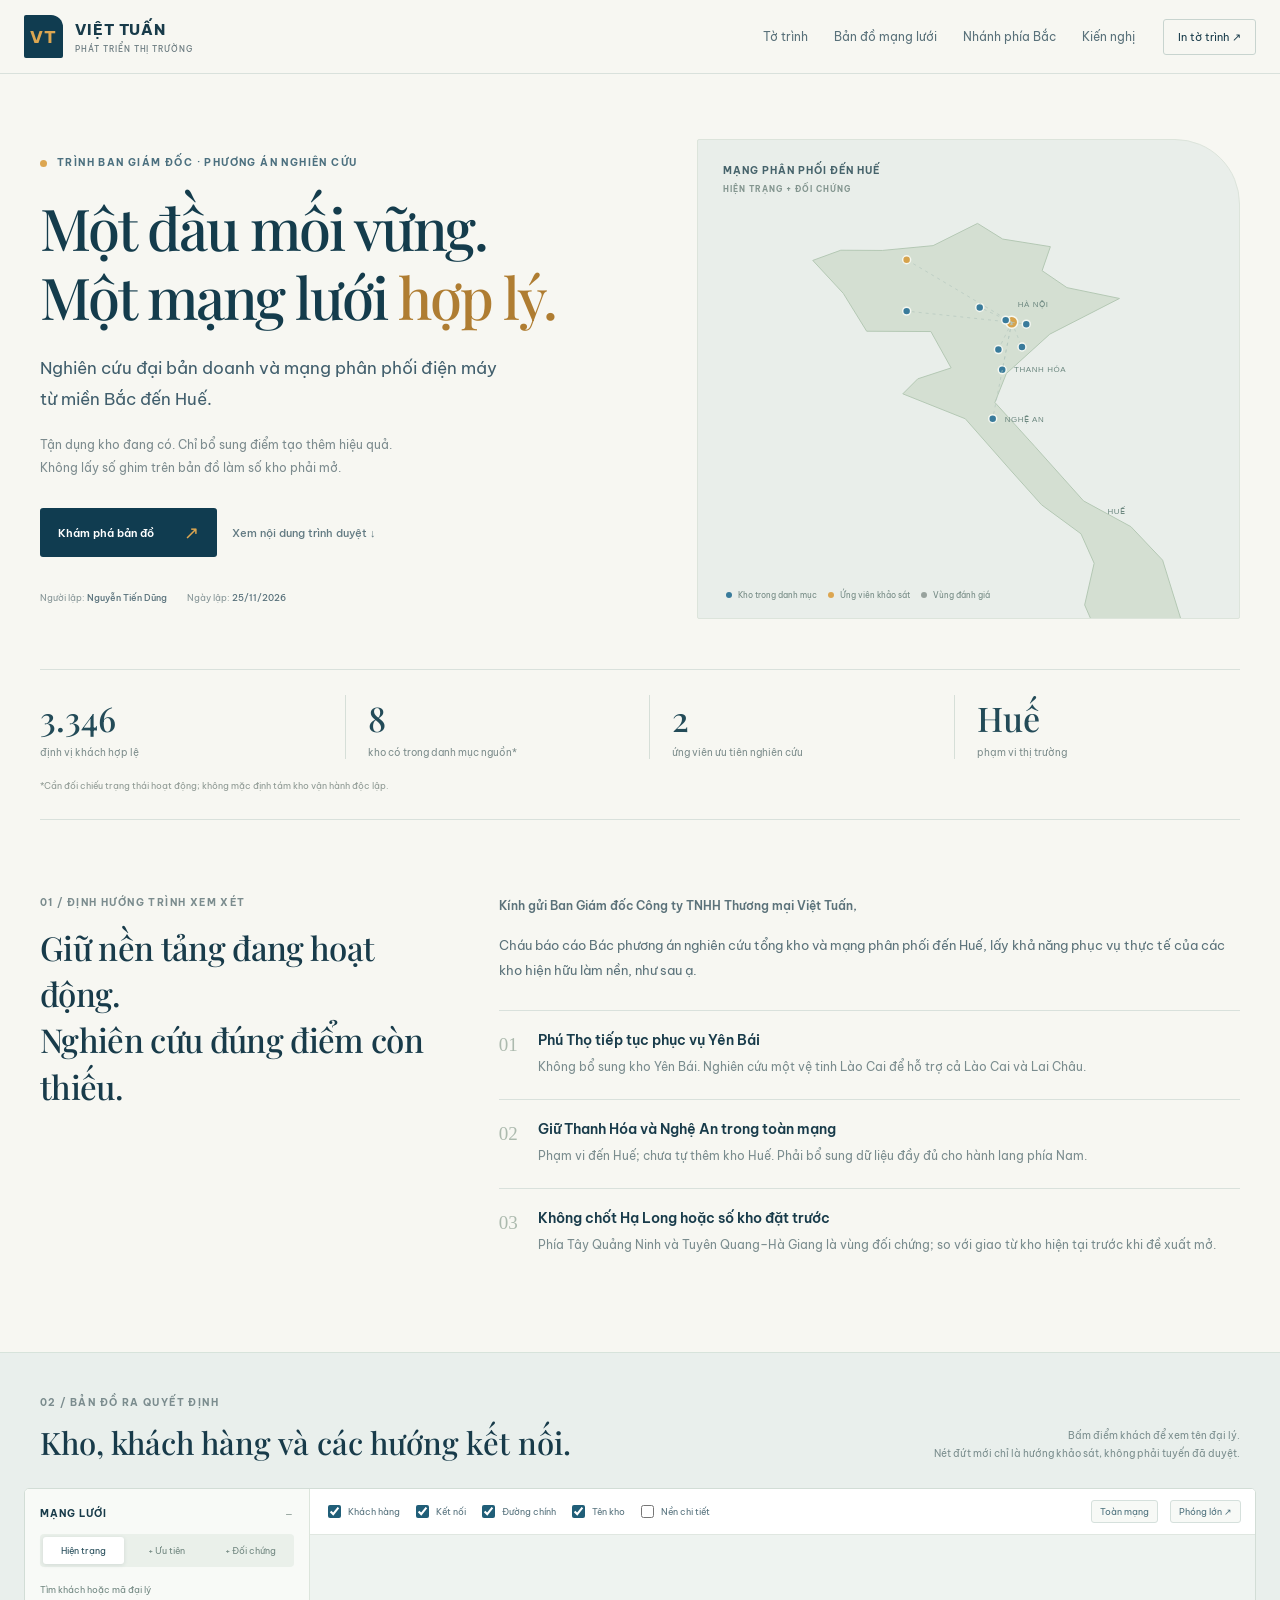
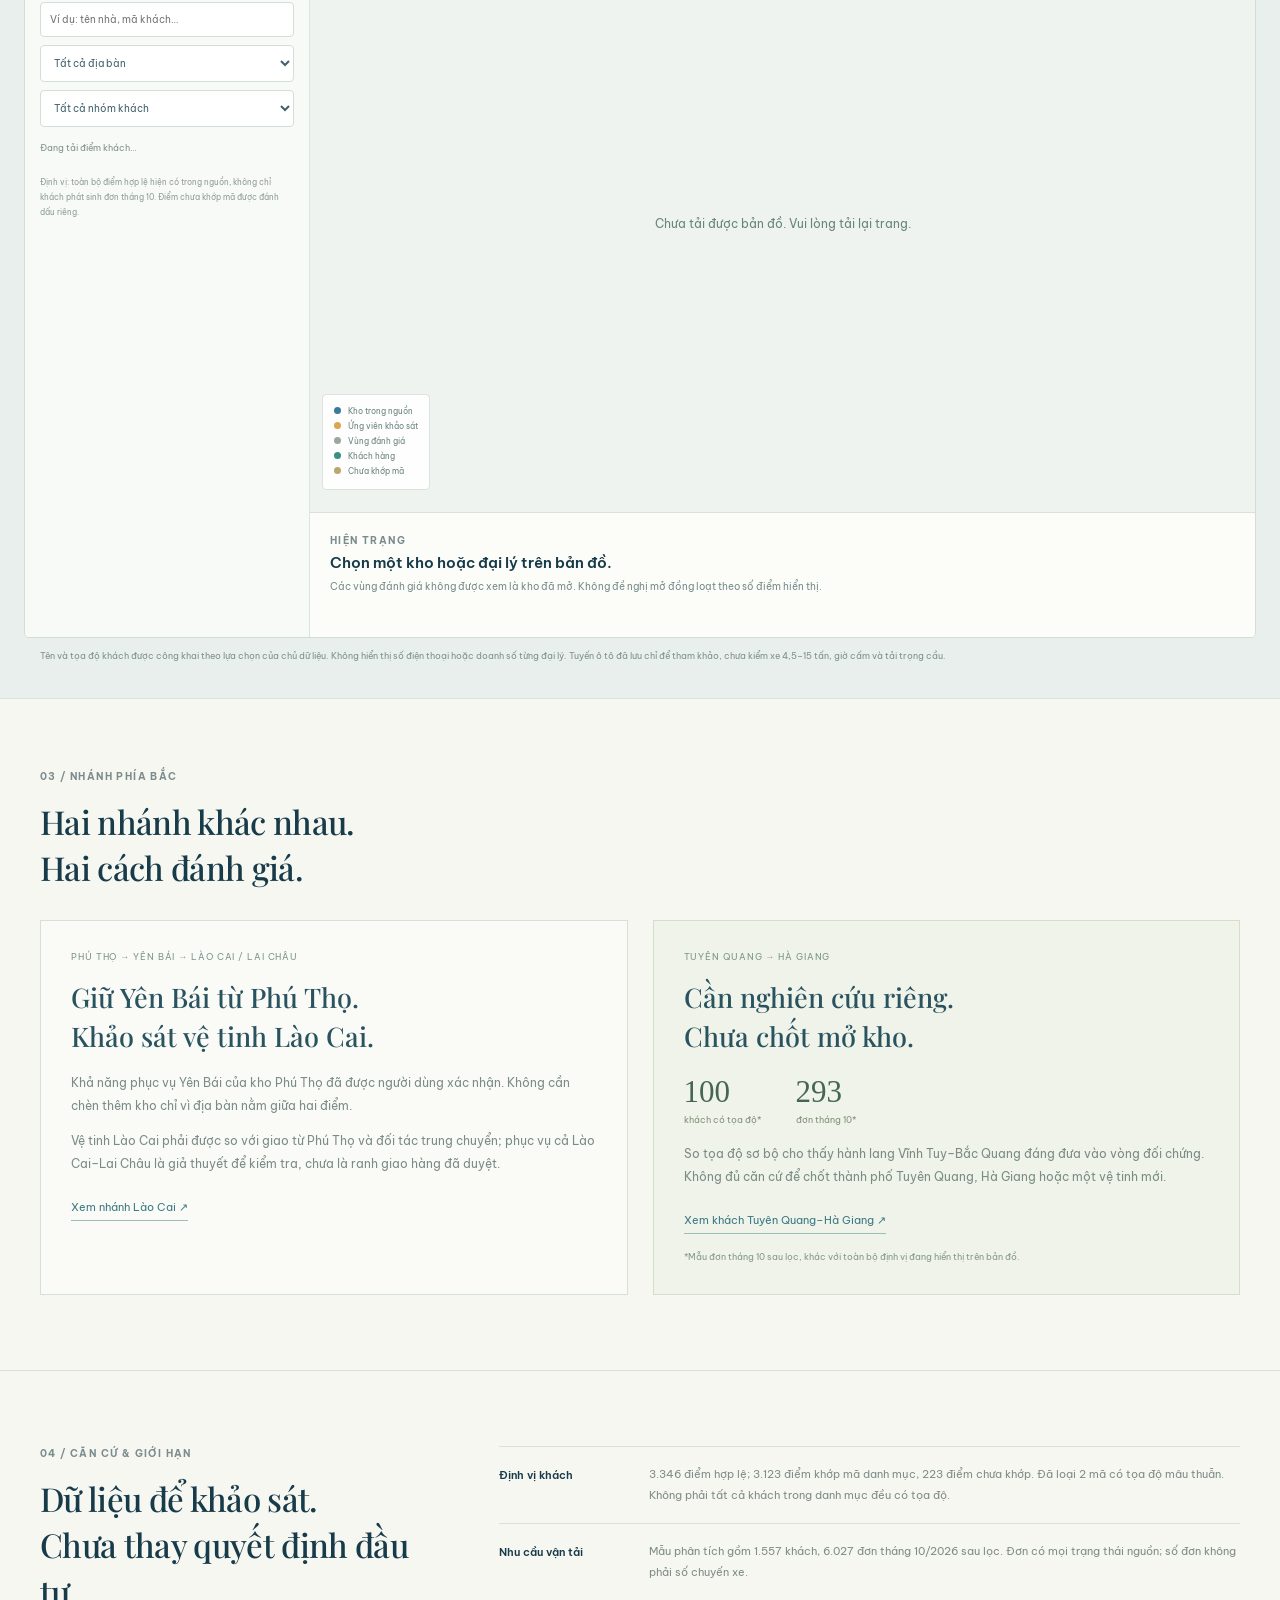
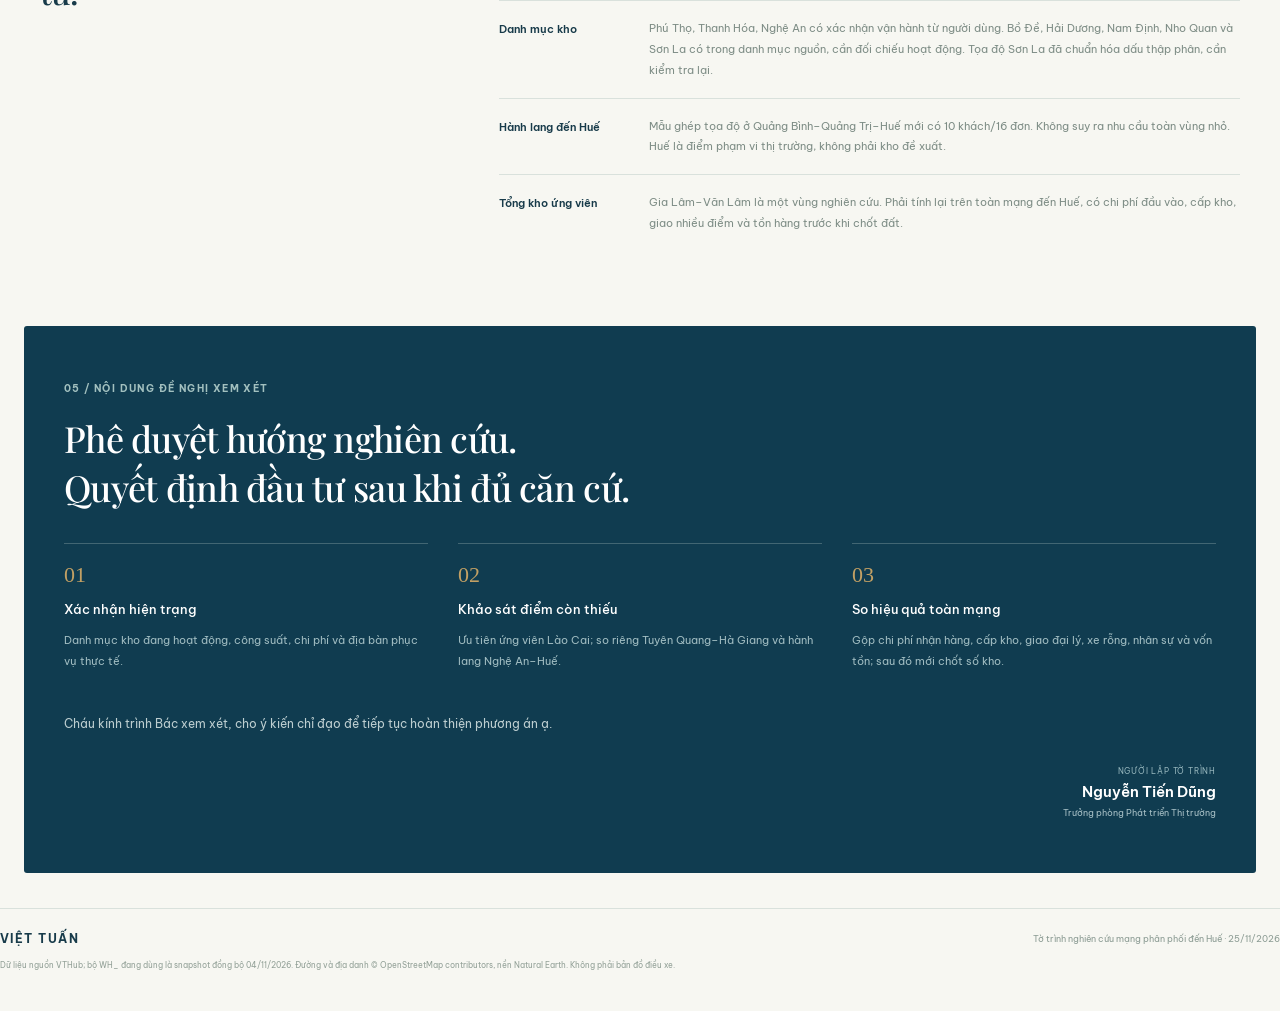
==== trinhkho/index.html @ 015e7e63 "Add public warehouse proposal and full authorized customer map at /trinhkho/" ====
<!doctype html>
<html lang="vi"><head><meta charset="utf-8"><meta name="viewport" content="width=device-width,initial-scale=1"><meta name="description" content="Tờ trình nghiên cứu tổng kho và mạng phân phối Việt Tuấn đến Huế, kèm bản đồ kho hiện hữu, vùng đề xuất và toàn bộ điểm định vị khách hàng."><meta name="robots" content="noindex,nofollow"><title>Việt Tuấn · Tờ trình mạng phân phối đến Huế</title><link rel="stylesheet" href="assets/leaflet.css"><link rel="stylesheet" href="style.css"></head><body>
<header class="masthead"><a class="brand" href="#"><span class="brand-mark">VT</span><span>VIỆT TUẤN<small>PHÁT TRIỂN THỊ TRƯỜNG</small></span></a><nav aria-label="Điều hướng"><a href="#to-trinh">Tờ trình</a><a href="#ban-do">Bản đồ mạng lưới</a><a href="#nhanh-bac">Nhánh phía Bắc</a><a href="#kien-nghi">Kiến nghị</a></nav><button class="print-button" id="printBtn">In tờ trình ↗</button></header>
<main><section class="hero" id="to-trinh"><div class="hero-copy"><div class="eyebrow"><span></span> TRÌNH BAN GIÁM ĐỐC · PHƯƠNG ÁN NGHIÊN CỨU</div><h1>Một đầu mối vững.<br>Một mạng lưới <em>hợp lý.</em></h1><p class="lead">Nghiên cứu đại bản doanh và mạng phân phối điện máy<br class="desktop"> từ miền Bắc đến Huế.</p><p class="hero-note">Tận dụng kho đang có. Chỉ bổ sung điểm tạo thêm hiệu quả.<br>Không lấy số ghim trên bản đồ làm số kho phải mở.</p><div class="hero-actions"><a class="button primary" href="#ban-do">Khám phá bản đồ <span>↗</span></a><a class="button quiet" href="#kien-nghi">Xem nội dung trình duyệt ↓</a></div><div class="document-meta"><span>Người lập: <b>Nguyễn Tiến Dũng</b></span><span>Ngày lập: <b>25/11/2026</b></span></div></div><div class="hero-atlas"><div class="atlas-top">MẠNG PHÂN PHỐI ĐẾN HUẾ<span>HIỆN TRẠNG + ĐỐI CHỨNG</span></div><svg id="heroMap" role="img" aria-label="Tổng quan địa lý các điểm kho từ miền Bắc đến Huế"></svg><div class="atlas-bottom"><i></i> Kho trong danh mục <i class="amber"></i> Ứng viên khảo sát <i class="gray"></i> Vùng đánh giá</div></div></section>
<section class="brief-strip" aria-label="Quy mô dữ liệu"><div><strong id="customerCount">—</strong><span>định vị khách hợp lệ</span></div><div><strong>8</strong><span>kho có trong danh mục nguồn*</span></div><div><strong>2</strong><span>ứng viên ưu tiên nghiên cứu</span></div><div><strong>Huế</strong><span>phạm vi thị trường</span></div><p>*Cần đối chiếu trạng thái hoạt động; không mặc định tám kho vận hành độc lập.</p></section>
<section class="executive section"><div class="section-title"><div class="eyebrow">01 / ĐỊNH HƯỚNG TRÌNH XEM XÉT</div><h2>Giữ nền tảng đang hoạt động.<br>Nghiên cứu đúng điểm còn thiếu.</h2></div><div class="executive-body"><p class="salutation">Kính gửi Ban Giám đốc Công ty TNHH Thương mại Việt Tuấn,</p><p>Cháu báo cáo Bác phương án nghiên cứu tổng kho và mạng phân phối đến Huế, lấy khả năng phục vụ thực tế của các kho hiện hữu làm nền, như sau ạ.</p><div class="principles"><article><span>01</span><div><h3>Phú Thọ tiếp tục phục vụ Yên Bái</h3><p>Không bổ sung kho Yên Bái. Nghiên cứu một vệ tinh Lào Cai để hỗ trợ cả Lào Cai và Lai Châu.</p></div></article><article><span>02</span><div><h3>Giữ Thanh Hóa và Nghệ An trong toàn mạng</h3><p>Phạm vi đến Huế; chưa tự thêm kho Huế. Phải bổ sung dữ liệu đầy đủ cho hành lang phía Nam.</p></div></article><article><span>03</span><div><h3>Không chốt Hạ Long hoặc số kho đặt trước</h3><p>Phía Tây Quảng Ninh và Tuyên Quang–Hà Giang là vùng đối chứng; so với giao từ kho hiện tại trước khi đề xuất mở.</p></div></article></div></div></section>
<section class="map-section" id="ban-do"><div class="map-heading"><div><div class="eyebrow">02 / BẢN ĐỒ RA QUYẾT ĐỊNH</div><h2>Kho, khách hàng và các hướng kết nối.</h2></div><p>Bấm điểm khách để xem tên đại lý.<br>Nét đứt mới chỉ là hướng khảo sát, không phải tuyến đã duyệt.</p></div>
<div class="map-shell"><aside class="map-sidebar"><div class="map-sidebar-title"><b>MẠNG LƯỚI</b><span id="visibleWarehouses">—</span></div><div class="view-tabs" role="group" aria-label="Chế độ xem"><button data-mode="baseline" class="active">Hiện trạng</button><button data-mode="priority">+ Ưu tiên</button><button data-mode="all">+ Đối chứng</button></div><label class="search-label" for="customerSearch">Tìm khách hoặc mã đại lý</label><input id="customerSearch" type="search" placeholder="Ví dụ: tên nhà, mã khách…" autocomplete="off"><select id="provinceFilter" aria-label="Lọc địa bàn"><option value="">Tất cả địa bàn</option></select><select id="groupFilter" aria-label="Lọc nhóm khách"><option value="all">Tất cả nhóm khách</option><option value="nonvh">Không gồm nhóm VH1</option><option value="VH1">Chỉ nhóm VH1</option><option value="unmatched">Điểm chưa khớp mã danh mục</option></select><div class="customer-filter-count" id="filteredCount">Đang tải điểm khách…</div><div id="searchResults" class="search-results" hidden></div><button class="mobile-list" id="mobileListBtn">Danh sách kho ▾</button><div id="warehouseList" class="warehouse-list"></div><div class="sidebar-foot">Định vị: toàn bộ điểm hợp lệ hiện có trong nguồn, không chỉ khách phát sinh đơn tháng 10. Điểm chưa khớp mã được đánh dấu riêng.</div></aside>
<div class="map-main"><div class="map-toolbar"><label><input type="checkbox" id="showCustomers" checked> Khách hàng</label><label><input type="checkbox" id="showConnections" checked> Kết nối</label><label><input type="checkbox" id="showRoads" checked> Đường chính</label><label><input type="checkbox" id="showNames" checked> Tên kho</label><label><input type="checkbox" id="showOnline"> Nền chi tiết</label><button id="fitMap">Toàn mạng</button><button id="fullscreenMap">Phóng lớn ↗</button></div><div class="map-stage"><div id="networkMap" aria-label="Bản đồ tương tác các kho và toàn bộ khách hàng"></div><div class="map-loading" id="mapLoading"><span></span>Đang chuẩn bị bản đồ và điểm khách…</div><div class="map-legend"><div><i class="existing"></i> Kho trong nguồn</div><div><i class="priority"></i> Ứng viên khảo sát</div><div><i class="review"></i> Vùng đánh giá</div><div><i class="customer"></i> Khách hàng</div><div><i class="unmatched"></i> Chưa khớp mã</div></div></div><div id="selectionPanel" class="selection-panel" aria-live="polite"><div><span class="eyebrow">HIỆN TRẠNG</span><h3>Chọn một kho hoặc đại lý trên bản đồ.</h3><p>Các vùng đánh giá không được xem là kho đã mở. Không đề nghị mở đồng loạt theo số điểm hiển thị.</p></div></div></div></div>
<p class="map-caption">Tên và tọa độ khách được công khai theo lựa chọn của chủ dữ liệu. Không hiển thị số điện thoại hoặc doanh số từng đại lý. Tuyến ô tô đã lưu chỉ để tham khảo, chưa kiểm xe 4,5–15 tấn, giờ cấm và tải trọng cầu.</p></section>
<section class="branch section" id="nhanh-bac"><div class="section-title"><div class="eyebrow">03 / NHÁNH PHÍA BẮC</div><h2>Hai nhánh khác nhau.<br>Hai cách đánh giá.</h2></div><div class="branch-grid"><article class="branch-card"><div class="card-kicker">PHÚ THỌ → YÊN BÁI → LÀO CAI / LAI CHÂU</div><h3>Giữ Yên Bái từ Phú Thọ.<br>Khảo sát vệ tinh Lào Cai.</h3><p>Khả năng phục vụ Yên Bái của kho Phú Thọ đã được người dùng xác nhận. Không cần chèn thêm kho chỉ vì địa bàn nằm giữa hai điểm.</p><p>Vệ tinh Lào Cai phải được so với giao từ Phú Thọ và đối tác trung chuyển; phục vụ cả Lào Cai–Lai Châu là giả thuyết để kiểm tra, chưa là ranh giao hàng đã duyệt.</p><button class="text-button" data-focus="S4">Xem nhánh Lào Cai ↗</button></article><article class="branch-card highlight"><div class="card-kicker">TUYÊN QUANG → HÀ GIANG</div><h3>Cần nghiên cứu riêng.<br>Chưa chốt mở kho.</h3><div class="branch-numbers"><span><b>100</b>khách có tọa độ*</span><span><b>293</b>đơn tháng 10*</span></div><p>So tọa độ sơ bộ cho thấy hành lang Vĩnh Tuy–Bắc Quang đáng đưa vào vòng đối chứng. Không đủ căn cứ để chốt thành phố Tuyên Quang, Hà Giang hoặc một vệ tinh mới.</p><button class="text-button" data-focus="S5">Xem khách Tuyên Quang–Hà Giang ↗</button><small>*Mẫu đơn tháng 10 sau lọc, khác với toàn bộ định vị đang hiển thị trên bản đồ.</small></article></div></section>
<section class="evidence section"><div class="section-title"><div class="eyebrow">04 / CĂN CỨ & GIỚI HẠN</div><h2>Dữ liệu để khảo sát.<br>Chưa thay quyết định đầu tư.</h2></div><div class="evidence-body"><div class="evidence-row"><b>Định vị khách</b><p id="locationEvidence">Đang đọc thống kê nguồn…</p></div><div class="evidence-row"><b>Nhu cầu vận tải</b><p>Mẫu phân tích gồm 1.557 khách, 6.027 đơn tháng 10/2026 sau lọc. Đơn có mọi trạng thái nguồn; số đơn không phải số chuyến xe.</p></div><div class="evidence-row"><b>Danh mục kho</b><p>Phú Thọ, Thanh Hóa, Nghệ An có xác nhận vận hành từ người dùng. Bồ Đề, Hải Dương, Nam Định, Nho Quan và Sơn La có trong danh mục nguồn, cần đối chiếu hoạt động. Tọa độ Sơn La đã chuẩn hóa dấu thập phân, cần kiểm tra lại.</p></div><div class="evidence-row"><b>Hành lang đến Huế</b><p>Mẫu ghép tọa độ ở Quảng Bình–Quảng Trị–Huế mới có 10 khách/16 đơn. Không suy ra nhu cầu toàn vùng nhỏ. Huế là điểm phạm vi thị trường, không phải kho đề xuất.</p></div><div class="evidence-row"><b>Tổng kho ứng viên</b><p>Gia Lâm–Văn Lâm là một vùng nghiên cứu. Phải tính lại trên toàn mạng đến Huế, có chi phí đầu vào, cấp kho, giao nhiều điểm và tồn hàng trước khi chốt đất.</p></div></div></section>
<section class="decision-section" id="kien-nghi"><div class="eyebrow">05 / NỘI DUNG ĐỀ NGHỊ XEM XÉT</div><h2>Phê duyệt hướng nghiên cứu.<br>Quyết định đầu tư sau khi đủ căn cứ.</h2><div class="decision-grid"><article><span>01</span><h3>Xác nhận hiện trạng</h3><p>Danh mục kho đang hoạt động, công suất, chi phí và địa bàn phục vụ thực tế.</p></article><article><span>02</span><h3>Khảo sát điểm còn thiếu</h3><p>Ưu tiên ứng viên Lào Cai; so riêng Tuyên Quang–Hà Giang và hành lang Nghệ An–Huế.</p></article><article><span>03</span><h3>So hiệu quả toàn mạng</h3><p>Gộp chi phí nhận hàng, cấp kho, giao đại lý, xe rỗng, nhân sự và vốn tồn; sau đó mới chốt số kho.</p></article></div><p class="closing">Cháu kính trình Bác xem xét, cho ý kiến chỉ đạo để tiếp tục hoàn thiện phương án ạ.</p><div class="signature"><span>NGƯỜI LẬP TỜ TRÌNH</span><b>Nguyễn Tiến Dũng</b><small>Trưởng phòng Phát triển Thị trường</small></div></section>
</main><footer><div><b>VIỆT TUẤN</b><span>Tờ trình nghiên cứu mạng phân phối đến Huế · 25/11/2026</span></div><p>Dữ liệu nguồn VTHub; bộ WH_ đang dùng là snapshot đồng bộ 04/11/2026. Đường và địa danh © OpenStreetMap contributors, nền Natural Earth. Không phải bản đồ điều xe.</p></footer>
<dialog id="detailDialog"><button id="closeDialog" aria-label="Đóng">×</button><div id="dialogBody"></div></dialog><script src="assets/leaflet.js"></script><script src="app.js"></script></body></html>
---- trinhkho/style.css ----
@import url('https://fonts.googleapis.com/css2?family=Be+Vietnam+Pro:wght@400;500;600;700;800&family=Playfair+Display:wght@500;600&display=swap');
:root{--ink:#183b4a;--muted:#6d7d82;--navy:#103c50;--paper:#f7f7f2;--line:#d9e1dc;--amber:#dca651;--blue:#367e9e;--review:#8c9496;font-family:'Be Vietnam Pro',Arial,sans-serif;color:var(--ink);background:var(--paper);font-synthesis:none}*{box-sizing:border-box}html{scroll-behavior:smooth;scroll-padding-top:100px}body{margin:0}a{color:inherit}button,input,select{font:inherit}button,a,input,select{-webkit-tap-highlight-color:transparent}button{cursor:pointer}button:focus-visible,a:focus-visible,input:focus-visible,select:focus-visible{outline:3px solid var(--amber);outline-offset:3px}button{border:0}button:disabled{opacity:.5;cursor:wait}.masthead{position:sticky;top:0;z-index:800;background:#f7f7f2f5;backdrop-filter:blur(15px);border-bottom:1px solid var(--line);padding:15px max(24px,calc((100% - 1400px)/2));display:flex;align-items:center;gap:28px}.brand{display:flex;align-items:center;gap:12px;text-decoration:none;font-size:15px;font-weight:800;letter-spacing:.06em;white-space:nowrap}.brand-mark{display:grid;place-items:center;width:39px;height:43px;background:var(--navy);color:var(--amber);font-size:17px;border-radius:2px 12px 2px 2px}.brand small{display:block;font-weight:500;font-size:8px;letter-spacing:.12em;margin-top:5px;color:var(--muted)}nav{display:flex;gap:26px;align-items:center;margin-left:auto}nav a{text-decoration:none;font-size:12px;color:#59717a}nav a:hover{color:var(--navy)}.print-button{font-size:11px;padding:10px 14px;border:1px solid #c8d4cf;color:var(--ink);background:transparent;border-radius:3px;white-space:nowrap}main{max-width:1400px;margin:auto}.hero{display:grid;grid-template-columns:1.1fr 1fr;gap:60px;align-items:center;padding:65px 40px 50px}.eyebrow{font-size:10px;font-weight:700;letter-spacing:.14em;color:#7b8c8e;line-height:1.6}.hero-copy .eyebrow{display:flex;align-items:center;gap:10px;color:#4c707f}.eyebrow>span{width:7px;height:7px;background:var(--amber);border-radius:50%;display:inline-block}h1{font-family:'Playfair Display',Georgia,serif;font-size:clamp(38px,4.5vw,66px);font-weight:500;letter-spacing:-.035em;line-height:1.2;margin:22px 0;color:#143c4c}h1 em{font-weight:500;color:#af7d32;font-style:normal}p{font-size:13px;line-height:1.9}.lead{font-size:17px;line-height:1.8;color:#405e6c}.hero-note{color:#7c8b8e;font-size:12px;margin-top:20px}.hero-actions{display:flex;gap:15px;align-items:center;flex-wrap:wrap;margin-top:28px}.button{display:inline-flex;align-items:center;gap:30px;padding:13px 18px;border-radius:3px;text-decoration:none;font-size:11px;font-weight:600}.button.primary{background:var(--navy);color:white}.button.primary span{color:var(--amber);font-size:18px}.button.quiet{padding-left:0;color:#637b83;font-weight:500}.document-meta{display:flex;gap:20px;flex-wrap:wrap;margin-top:35px;font-size:9px;color:#859496}.document-meta b{font-weight:500;color:#58717b}.hero-atlas{height:480px;position:relative;background:#e9eeea;border:1px solid #dce4db;border-radius:2px 65px 2px 2px;overflow:hidden}.hero-atlas svg{width:100%;height:100%;position:absolute;inset:0}.atlas-top{position:absolute;top:24px;left:25px;z-index:1;font-size:10px;letter-spacing:.1em;font-weight:700;color:#46636b}.atlas-top span{display:block;font-size:8px;color:#83958f;margin-top:7px}.atlas-bottom{position:absolute;bottom:18px;left:23px;right:16px;z-index:1;display:flex;align-items:center;gap:6px;font-size:8px;color:#728882;flex-wrap:wrap}.atlas-bottom i{display:inline-block;width:6px;height:6px;border-radius:50%;background:#397b9b;margin-left:5px}.atlas-bottom .amber{background:var(--amber)}.atlas-bottom .gray{background:#98a29d}.brief-strip{margin:0 40px;padding:25px 0;border-top:1px solid var(--line);border-bottom:1px solid var(--line);display:grid;grid-template-columns:repeat(4,1fr);position:relative;gap:18px}.brief-strip>div{padding-left:22px;border-left:1px solid #d6dfd8}.brief-strip>div:first-child{padding-left:0;border:0}.brief-strip strong{font-family:'Playfair Display',Georgia,serif;font-size:34px;font-weight:500;color:#234b58}.brief-strip span{display:block;font-size:10px;color:#7e8e8d;margin-top:5px}.brief-strip>p{grid-column:1/-1;margin:0;font-size:9px;color:#8e9993}.section{padding:75px 40px;display:grid;grid-template-columns:.85fr 1.6fr;gap:65px}.section-title h2{font-family:'Playfair Display',Georgia,serif;font-size:33px;line-height:1.4;font-weight:500;letter-spacing:-.02em;margin:13px 0}.salutation{font-size:12px;font-weight:600}.executive-body>p{margin:0 0 15px;color:#5b727a}.principles{margin-top:28px}.principles article{display:flex;gap:20px;padding:20px 0;border-top:1px solid var(--line)}.principles article>span{font-family:Georgia,serif;font-size:19px;color:#acbaae;padding-top:3px}.principles h3{font-size:14px;font-weight:600;margin:0 0 7px}.principles p{font-size:12px;color:#7a8c8e;margin:0;line-height:1.9}.map-section{background:#e9efec;padding:42px 24px 25px;border-top:1px solid #d7e3db;border-bottom:1px solid #d7e3db}.map-heading{display:flex;justify-content:space-between;align-items:flex-end;padding:0 16px 25px;gap:25px}.map-heading h2{font-family:'Playfair Display',Georgia,serif;font-weight:500;font-size:31px;margin:10px 0 0}.map-heading>p{font-size:10px;text-align:right;color:#7b8e8e;line-height:1.8;margin:0}.map-shell{display:grid;grid-template-columns:285px 1fr;height:750px;background:white;border:1px solid #d2ddd6;border-radius:5px;overflow:hidden}.map-sidebar{background:#f8faf7;padding:18px 15px;overflow-y:auto;border-right:1px solid #dce5dc}.map-sidebar-title{display:flex;justify-content:space-between;align-items:center;margin-bottom:14px;font-size:10px;letter-spacing:.1em}.map-sidebar-title>span{font-size:9px;color:#80928b}.view-tabs{display:flex;background:#eaf0ea;padding:3px;border-radius:4px;gap:2px}.view-tabs button{flex:1;padding:8px 3px;font-size:9px;color:#718780;background:transparent;border-radius:3px}.view-tabs button.active{background:#fff;color:#244b58;box-shadow:0 1px 4px #283f4820}.search-label{display:block;font-size:9px;color:#718781;margin:17px 0 7px}.map-sidebar input,.map-sidebar select{width:100%;border:1px solid #d4ded8;border-radius:4px;background:white;color:#41616c;padding:10px 9px;font-size:10px;margin-bottom:8px;max-width:100%}.map-sidebar input:focus{border-color:#6598a7}.customer-filter-count{font-size:9px;color:#80928a;line-height:1.7;margin:5px 0 14px}.warehouse-item{display:flex;align-items:flex-start;gap:10px;width:100%;padding:12px 6px;text-align:left;background:transparent;border-bottom:1px solid #e3e9e1;color:#385965;border-radius:3px}.warehouse-item:hover,.warehouse-item.selected{background:#e9f0ed}.warehouse-item .code{flex-shrink:0;width:29px;height:29px;display:grid;place-items:center;border-radius:50%;background:#dcecf2;color:#367494;font-size:9px;font-weight:600}.warehouse-item.priority .code{background:#f4e7cc;color:#a5772e}.warehouse-item.review .code{background:#e3e7e3;color:#7a8b83}.warehouse-item strong{display:block;font-size:10px;font-weight:600;line-height:1.6}.warehouse-item small{display:block;font-size:8px;color:#8b9a91;line-height:1.8;margin-top:3px}.sidebar-foot{font-size:8px;line-height:1.9;color:#8d9d95;margin-top:20px}.map-main{min-width:0;display:flex;flex-direction:column}.map-toolbar{display:flex;align-items:center;gap:12px;flex-wrap:wrap;padding:11px 14px;background:white;border-bottom:1px solid #e0e7e1;color:#55717c}.map-toolbar label{font-size:9px;display:flex;gap:4px;align-items:center;white-space:nowrap}.map-toolbar input{accent-color:#205e78}.map-toolbar button{padding:5px 8px;border:1px solid #d5e0dc;border-radius:3px;color:#4c707c;background:#f7f9f6;font-size:9px}.map-toolbar button:first-of-type{margin-left:auto}.map-stage{flex:1;position:relative;min-height:360px}#networkMap{position:absolute;inset:0;background:#e6edee}.map-loading{position:absolute;inset:0;display:flex;align-items:center;justify-content:center;gap:12px;background:#eef3f0;z-index:450;font-size:12px;color:#68857c}.map-loading[hidden]{display:none}.map-loading span{width:15px;height:15px;border:2px solid #c2d5cc;border-top-color:#347a8a;border-radius:50%;animation:spin 1s linear infinite}@keyframes spin{to{transform:rotate(360deg)}}.map-legend{position:absolute;bottom:22px;left:12px;padding:9px 11px;background:#fffffff0;border:1px solid #d9e3df;border-radius:4px;z-index:450;font-size:8px;color:#68827e;line-height:1.9}.map-legend i{display:inline-block;width:7px;height:7px;margin-right:5px;border-radius:50%}.existing{background:#397b9b}.priority{background:#dca651}.review{background:#9da7a0}.customer{background:#3a8f83}.unmatched{background:#bba66f}.selection-panel{min-height:125px;max-height:230px;overflow-y:auto;padding:15px 20px;border-top:1px solid #d8e1db;background:#fcfdf9}.selection-panel h3{font-size:15px;font-weight:600;margin:4px 0}.selection-panel p{font-size:10px;color:#768c8c;margin:6px 0;line-height:1.8}.selection-panel .selection-actions{display:flex;gap:8px;flex-wrap:wrap;margin-top:9px}.selection-actions button,.selection-actions a{background:#e6efea;color:#3b6a75;padding:7px 10px;font-size:9px;border-radius:3px;text-decoration:none}.selection-actions .important{background:#194d62;color:white}.map-caption{font-size:9px;color:#7d908b;padding:0 16px;line-height:1.9}.search-results{border:1px solid #d4e0d8;background:white;max-height:250px;overflow-y:auto;margin-bottom:12px}.search-results button{display:block;text-align:left;background:white;width:100%;padding:9px 10px;border-bottom:1px solid #edf1e9;font-size:10px;color:#44646f}.search-results button small{display:block;margin-top:4px;color:#93a295;font-size:8px}.mobile-list{display:none}.branch{grid-template-columns:1fr;gap:30px;padding-top:70px}.branch .section-title h2{margin-bottom:0}.branch-grid{display:grid;grid-template-columns:1fr 1fr;gap:25px}.branch-card{padding:30px;border:1px solid #d5e0d9;background:#fafbf7}.branch-card.highlight{background:#eff3e9;border-color:#d4decb}.card-kicker{font-size:9px;letter-spacing:.1em;color:#7b958a}.branch-card h3{font-family:'Playfair Display',Georgia,serif;font-weight:500;font-size:27px;line-height:1.45;color:#2a5360;margin:16px 0}.branch-card p{font-size:12px;color:#7b8c86}.branch-card small{display:block;font-size:9px;color:#87978c;line-height:1.7;margin-top:15px}.text-button{padding:0 0 6px;color:#3a7983;background:transparent;border-bottom:1px solid #9cbeb7;font-size:11px;margin-top:12px}.branch-numbers{display:flex;gap:35px;margin:18px 0}.branch-numbers span{font-size:9px;color:#82917b}.branch-numbers b{display:block;font-family:Georgia,serif;font-size:31px;font-weight:400;color:#466653;margin-bottom:4px}.evidence{border-top:1px solid var(--line)}.evidence-row{display:grid;grid-template-columns:130px 1fr;gap:20px;padding:17px 0;border-top:1px solid var(--line)}.evidence-row b{font-size:11px;font-weight:600;padding-top:4px}.evidence-row p{font-size:11px;color:#7e8d86;margin:0;line-height:1.9}.decision-section{background:var(--navy);color:white;padding:55px 40px;border-radius:3px;margin:0 24px 35px}.decision-section .eyebrow{color:#a2c0bf}.decision-section h2{font-family:'Playfair Display',Georgia,serif;font-weight:500;font-size:36px;line-height:1.35;letter-spacing:-.02em;margin:17px 0 32px}.decision-grid{display:grid;grid-template-columns:repeat(3,1fr);gap:30px}.decision-grid article{border-top:1px solid #426673;padding-top:18px}.decision-grid span{font-family:Georgia,serif;font-size:22px;color:#c2a064}.decision-grid h3{font-size:13px;font-weight:500}.decision-grid p{font-size:11px;color:#a0bcc1}.closing{font-size:12px;color:#bdced0;margin-top:30px}.signature{margin-top:30px;text-align:right;display:flex;flex-direction:column;gap:6px}.signature span{font-size:8px;letter-spacing:.1em;color:#94b4bb}.signature b{font-weight:600;font-size:15px}.signature small{font-size:9px;color:#a8c0c6}footer{max-width:1320px;margin:auto;padding:22px 0 30px;border-top:1px solid var(--line)}footer>div{display:flex;justify-content:space-between;align-items:center;gap:15px}footer b{font-size:12px;letter-spacing:.12em}footer span{font-size:9px;color:#8b9b93}footer p{font-size:8px;color:#92a097;margin-top:12px}.vt-marker{background:transparent;border:0}.vt-dot{display:flex;align-items:center;justify-content:center;width:30px;height:30px;border-radius:50%;border:2px solid white;font:bold 9px Arial;color:white;box-shadow:0 2px 7px #183c4530}.vt-dot.hub{border-radius:4px;width:34px;height:34px}.vt-dot.selected{outline:3px solid #1e5268;outline-offset:3px}.leaflet-tooltip.vt-label{background:#fffffff0;border:1px solid #cfddd5;border-radius:3px;font:10px 'Be Vietnam Pro',Arial;color:#335e6e;padding:4px 7px;box-shadow:0 1px 5px #153b4215}.road-name span{font:9px Arial;background:#fff8e8ed;border:1px solid #e0d5b6;color:#85714d;padding:2px 4px;white-space:nowrap;border-radius:3px}.network-fullscreen{position:fixed!important;inset:0!important;z-index:1500!important;height:100dvh!important;max-width:none!important;border-radius:0!important}.network-fullscreen .map-stage{min-height:300px}.network-fullscreen .map-sidebar{padding-top:22px}dialog{border:1px solid #c6d7cd;border-radius:7px;background:#f9fbf6;color:#315461;padding:28px;max-width:650px;width:calc(100% - 30px)}dialog::backdrop{background:#14394677;backdrop-filter:blur(3px)}dialog>button{float:right;font-size:22px;background:none;color:#607e81}dialog h3{font-family:Georgia,serif;font-weight:400;font-size:25px}dialog p{font-size:12px;color:#70877d;line-height:1.9}
@media(max-width:1100px){.masthead{padding:14px 20px;gap:15px}nav{gap:15px}nav a{font-size:10px}.hero{gap:30px;padding:45px 25px}.hero-atlas{height:420px}.section{padding:55px 25px;gap:35px}.map-shell{grid-template-columns:250px 1fr}.map-toolbar{gap:8px}.brief-strip{margin:0 25px}footer{margin:0 25px}}
@media(max-width:760px){html{scroll-padding-top:90px}.masthead{padding:11px 14px;gap:12px;flex-wrap:wrap}.brand{font-size:12px}.brand-mark{width:30px;height:34px;font-size:13px}.brand small{font-size:7px}.print-button{margin-left:auto;font-size:9px;padding:8px}nav{order:3;width:100%;justify-content:space-between;margin:0;gap:8px}nav a{font-size:9px}.hero{padding:35px 19px;grid-template-columns:1fr;gap:25px}.hero .eyebrow{font-size:8px}h1{font-size:43px}.lead{font-size:14px}.hero-note{font-size:11px}.hero-atlas{height:350px}.document-meta{font-size:8px;gap:13px;margin-top:24px}.brief-strip{grid-template-columns:1fr 1fr;margin:0 19px;gap:20px;padding:20px 0}.brief-strip>div:nth-child(3){padding-left:0;border:0}.brief-strip strong{font-size:29px}.brief-strip span{font-size:9px}.section{display:block;padding:40px 19px}.section-title h2{font-size:29px;margin-bottom:25px}.executive-body>p{font-size:12px}.principles{margin-top:20px}.map-section{padding:30px 9px 17px}.map-heading{display:block;padding:0 10px 20px}.map-heading h2{font-size:26px}.map-heading>p{text-align:left;margin-top:12px;font-size:9px}.map-shell{display:flex;flex-direction:column;height:auto;overflow:visible}.map-sidebar{padding:13px;border-right:0;overflow:visible}.map-sidebar-title{margin-bottom:9px}.view-tabs{max-width:420px}.view-tabs button{font-size:10px;padding:9px}.map-sidebar input,.map-sidebar select{font-size:16px;padding:9px}.map-sidebar select{font-size:12px}.search-label{font-size:10px;margin-top:12px}.customer-filter-count{font-size:9px;margin:0 0 8px}.mobile-list{display:block;width:100%;padding:8px;font-size:10px;border:1px solid #cddbd2;background:#eef4ef;color:#4e756d}.warehouse-list{display:none;max-height:280px;overflow-y:auto}.map-sidebar.open .warehouse-list{display:block}.sidebar-foot{display:none}.warehouse-item strong{font-size:12px}.warehouse-item small{font-size:10px}.map-toolbar{padding:10px;gap:9px}.map-toolbar label{font-size:10px}.map-toolbar button{font-size:10px;padding:6px 8px}.map-toolbar button:first-of-type{margin-left:0}.map-stage{height:60dvh;min-height:440px;flex:none}.map-legend{font-size:8px}.selection-panel{max-height:none;padding:15px}.selection-panel p{font-size:11px}.map-caption{padding:0 10px}.branch-grid{grid-template-columns:1fr;gap:15px}.branch-card{padding:24px}.branch-card h3{font-size:25px}.evidence-row{grid-template-columns:1fr;gap:7px;padding:15px 0}.evidence-row p{font-size:11px}.decision-section{margin:0 9px 25px;padding:32px 20px}.decision-section h2{font-size:29px}.decision-grid{grid-template-columns:1fr;gap:20px}.decision-grid article{padding-top:12px}.decision-grid h3{font-size:14px}.decision-grid p{font-size:12px}.closing{font-size:11px}.signature{text-align:left}.decision-section .eyebrow{font-size:9px}footer{margin:0 19px;padding:20px 0}footer>div{display:block}footer span{display:block;line-height:1.8;margin-top:10px}footer p{font-size:9px}.network-fullscreen .map-sidebar{display:none}.network-fullscreen .map-main{height:100dvh}.network-fullscreen .map-stage{height:auto;flex:1;min-height:0}.network-fullscreen .selection-panel{max-height:180px}.desktop{display:none}}
@media(prefers-reduced-motion:reduce){html{scroll-behavior:auto}.map-loading span{animation:none}}@media print{@page{size:A4;margin:15mm}body{background:white}.masthead{position:static;padding:0 0 12px}.masthead nav,.print-button,.hero-actions,.map-toolbar,.map-sidebar,.map-loading,.map-legend,.text-button{display:none!important}main{max-width:none}.hero{padding:25px 0;gap:20px}.hero-atlas{height:320px}.hero h1{font-size:34px}.hero .lead{font-size:12px}.hero .hero-note{font-size:10px}.brief-strip{margin:0;gap:12px}.section{padding:25px 0;gap:25px}.section h2{font-size:22px}.map-section{break-before:page;padding:18px 0}.map-heading h2{font-size:22px}.map-shell{display:block;height:650px;border:0}.map-main{height:650px}.map-stage{height:500px}.selection-panel{max-height:150px}.branch-card{padding:17px;break-inside:avoid}.branch-card h3{font-size:21px}.decision-section{background:white;color:#183b4a;border:1px solid #cbd9cf;margin:15px 0;padding:25px}.decision-section .eyebrow,.decision-grid p,.closing,.signature span,.signature small{color:#617a79}.decision-section h2{font-size:26px}.decision-grid article{border-color:#cfdbd2}.decision-grid{gap:20px}footer{margin:0}.evidence-row,.principles article,.decision-grid article{break-inside:avoid}.map-caption{font-size:8px}}
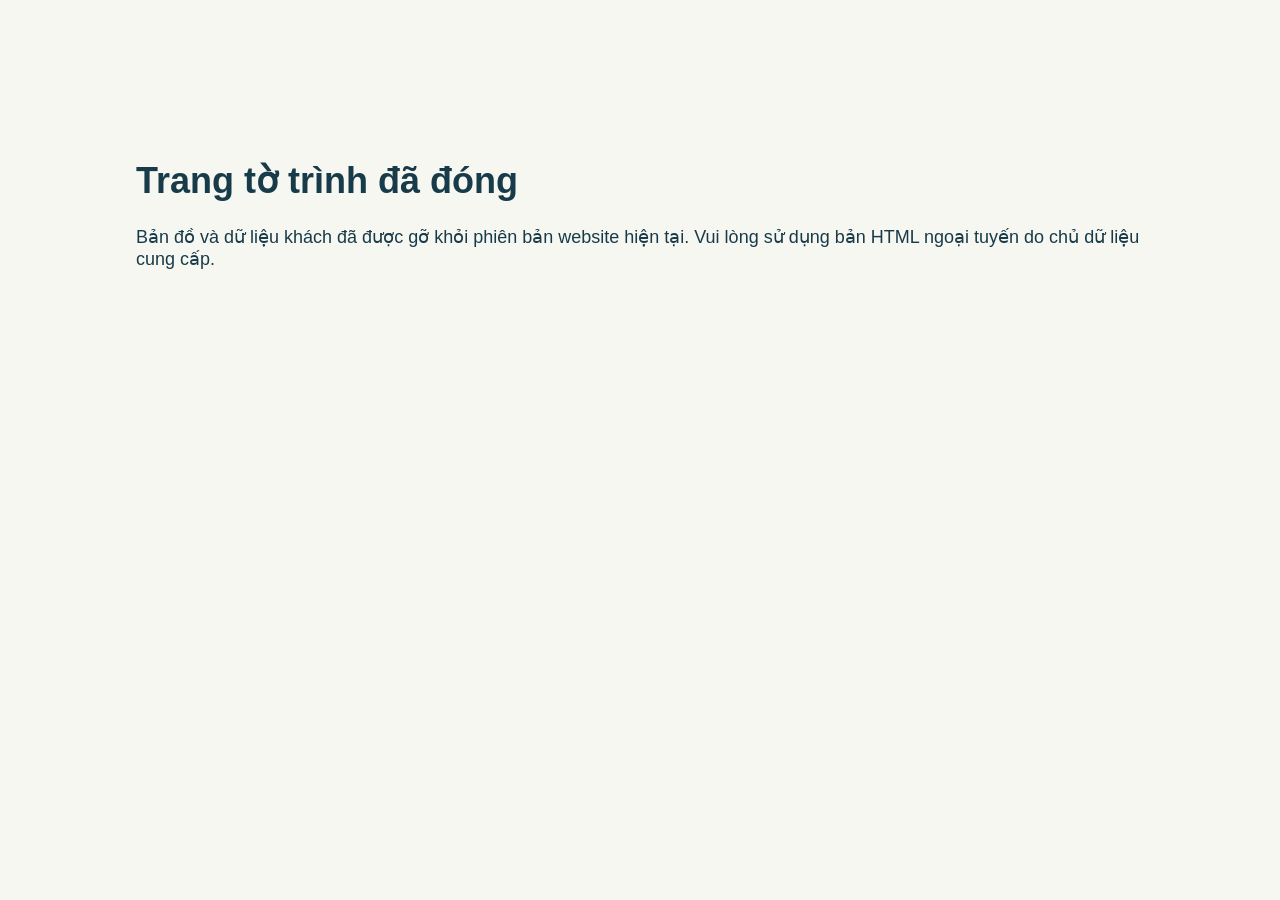
==== commit f9ca5882: "Close public warehouse report and remove customer map assets; use offline copy" ====
--- a/trinhkho/index.html
+++ b/trinhkho/index.html
@@ -1,15 +1 @@
-<!doctype html>
-<html lang="vi"><head><meta charset="utf-8"><meta name="viewport" content="width=device-width,initial-scale=1"><meta name="description" content="Tờ trình nghiên cứu tổng kho và mạng phân phối Việt Tuấn đến Huế, kèm bản đồ kho hiện hữu, vùng đề xuất và toàn bộ điểm định vị khách hàng."><meta name="robots" content="noindex,nofollow"><title>Việt Tuấn · Tờ trình mạng phân phối đến Huế</title><link rel="stylesheet" href="assets/leaflet.css"><link rel="stylesheet" href="style.css"></head><body>
-<header class="masthead"><a class="brand" href="#"><span class="brand-mark">VT</span><span>VIỆT TUẤN<small>PHÁT TRIỂN THỊ TRƯỜNG</small></span></a><nav aria-label="Điều hướng"><a href="#to-trinh">Tờ trình</a><a href="#ban-do">Bản đồ mạng lưới</a><a href="#nhanh-bac">Nhánh phía Bắc</a><a href="#kien-nghi">Kiến nghị</a></nav><button class="print-button" id="printBtn">In tờ trình ↗</button></header>
-<main><section class="hero" id="to-trinh"><div class="hero-copy"><div class="eyebrow"><span></span> TRÌNH BAN GIÁM ĐỐC · PHƯƠNG ÁN NGHIÊN CỨU</div><h1>Một đầu mối vững.<br>Một mạng lưới <em>hợp lý.</em></h1><p class="lead">Nghiên cứu đại bản doanh và mạng phân phối điện máy<br class="desktop"> từ miền Bắc đến Huế.</p><p class="hero-note">Tận dụng kho đang có. Chỉ bổ sung điểm tạo thêm hiệu quả.<br>Không lấy số ghim trên bản đồ làm số kho phải mở.</p><div class="hero-actions"><a class="button primary" href="#ban-do">Khám phá bản đồ <span>↗</span></a><a class="button quiet" href="#kien-nghi">Xem nội dung trình duyệt ↓</a></div><div class="document-meta"><span>Người lập: <b>Nguyễn Tiến Dũng</b></span><span>Ngày lập: <b>25/11/2026</b></span></div></div><div class="hero-atlas"><div class="atlas-top">MẠNG PHÂN PHỐI ĐẾN HUẾ<span>HIỆN TRẠNG + ĐỐI CHỨNG</span></div><svg id="heroMap" role="img" aria-label="Tổng quan địa lý các điểm kho từ miền Bắc đến Huế"></svg><div class="atlas-bottom"><i></i> Kho trong danh mục <i class="amber"></i> Ứng viên khảo sát <i class="gray"></i> Vùng đánh giá</div></div></section>
-<section class="brief-strip" aria-label="Quy mô dữ liệu"><div><strong id="customerCount">—</strong><span>định vị khách hợp lệ</span></div><div><strong>8</strong><span>kho có trong danh mục nguồn*</span></div><div><strong>2</strong><span>ứng viên ưu tiên nghiên cứu</span></div><div><strong>Huế</strong><span>phạm vi thị trường</span></div><p>*Cần đối chiếu trạng thái hoạt động; không mặc định tám kho vận hành độc lập.</p></section>
-<section class="executive section"><div class="section-title"><div class="eyebrow">01 / ĐỊNH HƯỚNG TRÌNH XEM XÉT</div><h2>Giữ nền tảng đang hoạt động.<br>Nghiên cứu đúng điểm còn thiếu.</h2></div><div class="executive-body"><p class="salutation">Kính gửi Ban Giám đốc Công ty TNHH Thương mại Việt Tuấn,</p><p>Cháu báo cáo Bác phương án nghiên cứu tổng kho và mạng phân phối đến Huế, lấy khả năng phục vụ thực tế của các kho hiện hữu làm nền, như sau ạ.</p><div class="principles"><article><span>01</span><div><h3>Phú Thọ tiếp tục phục vụ Yên Bái</h3><p>Không bổ sung kho Yên Bái. Nghiên cứu một vệ tinh Lào Cai để hỗ trợ cả Lào Cai và Lai Châu.</p></div></article><article><span>02</span><div><h3>Giữ Thanh Hóa và Nghệ An trong toàn mạng</h3><p>Phạm vi đến Huế; chưa tự thêm kho Huế. Phải bổ sung dữ liệu đầy đủ cho hành lang phía Nam.</p></div></article><article><span>03</span><div><h3>Không chốt Hạ Long hoặc số kho đặt trước</h3><p>Phía Tây Quảng Ninh và Tuyên Quang–Hà Giang là vùng đối chứng; so với giao từ kho hiện tại trước khi đề xuất mở.</p></div></article></div></div></section>
-<section class="map-section" id="ban-do"><div class="map-heading"><div><div class="eyebrow">02 / BẢN ĐỒ RA QUYẾT ĐỊNH</div><h2>Kho, khách hàng và các hướng kết nối.</h2></div><p>Bấm điểm khách để xem tên đại lý.<br>Nét đứt mới chỉ là hướng khảo sát, không phải tuyến đã duyệt.</p></div>
-<div class="map-shell"><aside class="map-sidebar"><div class="map-sidebar-title"><b>MẠNG LƯỚI</b><span id="visibleWarehouses">—</span></div><div class="view-tabs" role="group" aria-label="Chế độ xem"><button data-mode="baseline" class="active">Hiện trạng</button><button data-mode="priority">+ Ưu tiên</button><button data-mode="all">+ Đối chứng</button></div><label class="search-label" for="customerSearch">Tìm khách hoặc mã đại lý</label><input id="customerSearch" type="search" placeholder="Ví dụ: tên nhà, mã khách…" autocomplete="off"><select id="provinceFilter" aria-label="Lọc địa bàn"><option value="">Tất cả địa bàn</option></select><select id="groupFilter" aria-label="Lọc nhóm khách"><option value="all">Tất cả nhóm khách</option><option value="nonvh">Không gồm nhóm VH1</option><option value="VH1">Chỉ nhóm VH1</option><option value="unmatched">Điểm chưa khớp mã danh mục</option></select><div class="customer-filter-count" id="filteredCount">Đang tải điểm khách…</div><div id="searchResults" class="search-results" hidden></div><button class="mobile-list" id="mobileListBtn">Danh sách kho ▾</button><div id="warehouseList" class="warehouse-list"></div><div class="sidebar-foot">Định vị: toàn bộ điểm hợp lệ hiện có trong nguồn, không chỉ khách phát sinh đơn tháng 10. Điểm chưa khớp mã được đánh dấu riêng.</div></aside>
-<div class="map-main"><div class="map-toolbar"><label><input type="checkbox" id="showCustomers" checked> Khách hàng</label><label><input type="checkbox" id="showConnections" checked> Kết nối</label><label><input type="checkbox" id="showRoads" checked> Đường chính</label><label><input type="checkbox" id="showNames" checked> Tên kho</label><label><input type="checkbox" id="showOnline"> Nền chi tiết</label><button id="fitMap">Toàn mạng</button><button id="fullscreenMap">Phóng lớn ↗</button></div><div class="map-stage"><div id="networkMap" aria-label="Bản đồ tương tác các kho và toàn bộ khách hàng"></div><div class="map-loading" id="mapLoading"><span></span>Đang chuẩn bị bản đồ và điểm khách…</div><div class="map-legend"><div><i class="existing"></i> Kho trong nguồn</div><div><i class="priority"></i> Ứng viên khảo sát</div><div><i class="review"></i> Vùng đánh giá</div><div><i class="customer"></i> Khách hàng</div><div><i class="unmatched"></i> Chưa khớp mã</div></div></div><div id="selectionPanel" class="selection-panel" aria-live="polite"><div><span class="eyebrow">HIỆN TRẠNG</span><h3>Chọn một kho hoặc đại lý trên bản đồ.</h3><p>Các vùng đánh giá không được xem là kho đã mở. Không đề nghị mở đồng loạt theo số điểm hiển thị.</p></div></div></div></div>
-<p class="map-caption">Tên và tọa độ khách được công khai theo lựa chọn của chủ dữ liệu. Không hiển thị số điện thoại hoặc doanh số từng đại lý. Tuyến ô tô đã lưu chỉ để tham khảo, chưa kiểm xe 4,5–15 tấn, giờ cấm và tải trọng cầu.</p></section>
-<section class="branch section" id="nhanh-bac"><div class="section-title"><div class="eyebrow">03 / NHÁNH PHÍA BẮC</div><h2>Hai nhánh khác nhau.<br>Hai cách đánh giá.</h2></div><div class="branch-grid"><article class="branch-card"><div class="card-kicker">PHÚ THỌ → YÊN BÁI → LÀO CAI / LAI CHÂU</div><h3>Giữ Yên Bái từ Phú Thọ.<br>Khảo sát vệ tinh Lào Cai.</h3><p>Khả năng phục vụ Yên Bái của kho Phú Thọ đã được người dùng xác nhận. Không cần chèn thêm kho chỉ vì địa bàn nằm giữa hai điểm.</p><p>Vệ tinh Lào Cai phải được so với giao từ Phú Thọ và đối tác trung chuyển; phục vụ cả Lào Cai–Lai Châu là giả thuyết để kiểm tra, chưa là ranh giao hàng đã duyệt.</p><button class="text-button" data-focus="S4">Xem nhánh Lào Cai ↗</button></article><article class="branch-card highlight"><div class="card-kicker">TUYÊN QUANG → HÀ GIANG</div><h3>Cần nghiên cứu riêng.<br>Chưa chốt mở kho.</h3><div class="branch-numbers"><span><b>100</b>khách có tọa độ*</span><span><b>293</b>đơn tháng 10*</span></div><p>So tọa độ sơ bộ cho thấy hành lang Vĩnh Tuy–Bắc Quang đáng đưa vào vòng đối chứng. Không đủ căn cứ để chốt thành phố Tuyên Quang, Hà Giang hoặc một vệ tinh mới.</p><button class="text-button" data-focus="S5">Xem khách Tuyên Quang–Hà Giang ↗</button><small>*Mẫu đơn tháng 10 sau lọc, khác với toàn bộ định vị đang hiển thị trên bản đồ.</small></article></div></section>
-<section class="evidence section"><div class="section-title"><div class="eyebrow">04 / CĂN CỨ & GIỚI HẠN</div><h2>Dữ liệu để khảo sát.<br>Chưa thay quyết định đầu tư.</h2></div><div class="evidence-body"><div class="evidence-row"><b>Định vị khách</b><p id="locationEvidence">Đang đọc thống kê nguồn…</p></div><div class="evidence-row"><b>Nhu cầu vận tải</b><p>Mẫu phân tích gồm 1.557 khách, 6.027 đơn tháng 10/2026 sau lọc. Đơn có mọi trạng thái nguồn; số đơn không phải số chuyến xe.</p></div><div class="evidence-row"><b>Danh mục kho</b><p>Phú Thọ, Thanh Hóa, Nghệ An có xác nhận vận hành từ người dùng. Bồ Đề, Hải Dương, Nam Định, Nho Quan và Sơn La có trong danh mục nguồn, cần đối chiếu hoạt động. Tọa độ Sơn La đã chuẩn hóa dấu thập phân, cần kiểm tra lại.</p></div><div class="evidence-row"><b>Hành lang đến Huế</b><p>Mẫu ghép tọa độ ở Quảng Bình–Quảng Trị–Huế mới có 10 khách/16 đơn. Không suy ra nhu cầu toàn vùng nhỏ. Huế là điểm phạm vi thị trường, không phải kho đề xuất.</p></div><div class="evidence-row"><b>Tổng kho ứng viên</b><p>Gia Lâm–Văn Lâm là một vùng nghiên cứu. Phải tính lại trên toàn mạng đến Huế, có chi phí đầu vào, cấp kho, giao nhiều điểm và tồn hàng trước khi chốt đất.</p></div></div></section>
-<section class="decision-section" id="kien-nghi"><div class="eyebrow">05 / NỘI DUNG ĐỀ NGHỊ XEM XÉT</div><h2>Phê duyệt hướng nghiên cứu.<br>Quyết định đầu tư sau khi đủ căn cứ.</h2><div class="decision-grid"><article><span>01</span><h3>Xác nhận hiện trạng</h3><p>Danh mục kho đang hoạt động, công suất, chi phí và địa bàn phục vụ thực tế.</p></article><article><span>02</span><h3>Khảo sát điểm còn thiếu</h3><p>Ưu tiên ứng viên Lào Cai; so riêng Tuyên Quang–Hà Giang và hành lang Nghệ An–Huế.</p></article><article><span>03</span><h3>So hiệu quả toàn mạng</h3><p>Gộp chi phí nhận hàng, cấp kho, giao đại lý, xe rỗng, nhân sự và vốn tồn; sau đó mới chốt số kho.</p></article></div><p class="closing">Cháu kính trình Bác xem xét, cho ý kiến chỉ đạo để tiếp tục hoàn thiện phương án ạ.</p><div class="signature"><span>NGƯỜI LẬP TỜ TRÌNH</span><b>Nguyễn Tiến Dũng</b><small>Trưởng phòng Phát triển Thị trường</small></div></section>
-</main><footer><div><b>VIỆT TUẤN</b><span>Tờ trình nghiên cứu mạng phân phối đến Huế · 25/11/2026</span></div><p>Dữ liệu nguồn VTHub; bộ WH_ đang dùng là snapshot đồng bộ 04/11/2026. Đường và địa danh © OpenStreetMap contributors, nền Natural Earth. Không phải bản đồ điều xe.</p></footer>
-<dialog id="detailDialog"><button id="closeDialog" aria-label="Đóng">×</button><div id="dialogBody"></div></dialog><script src="assets/leaflet.js"></script><script src="app.js"></script></body></html>
+<!doctype html><html lang="vi"><meta charset="utf-8"><meta name="robots" content="noindex,nofollow"><title>Trang đã đóng</title><body style="font:18px Arial;padding:10%;background:#f7f7f2;color:#183b4a"><h1>Trang tờ trình đã đóng</h1><p>Bản đồ và dữ liệu khách đã được gỡ khỏi phiên bản website hiện tại. Vui lòng sử dụng bản HTML ngoại tuyến do chủ dữ liệu cung cấp.</p></body></html>
